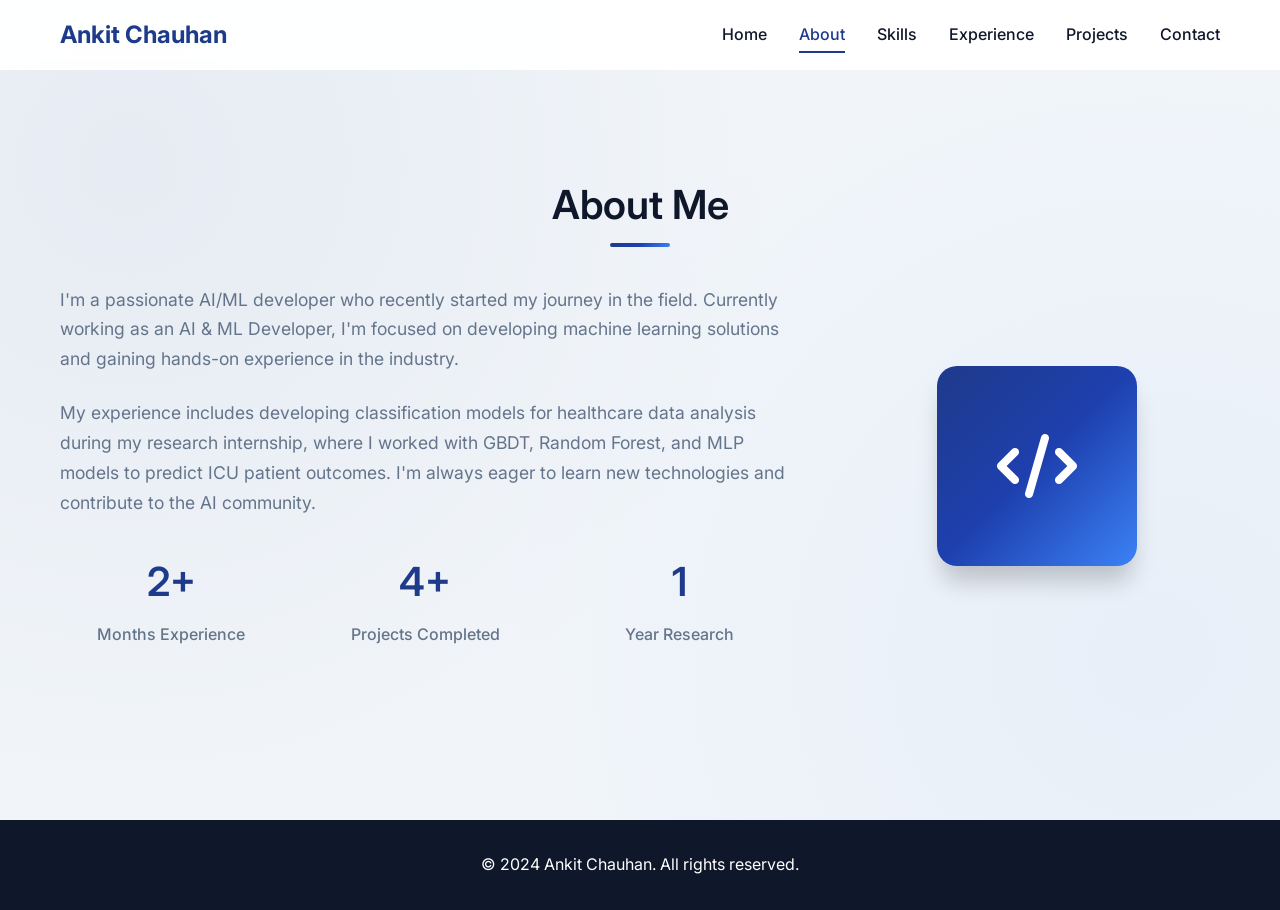
==== about.html @ e739cc8c "Portfolio Initial" ====
<!DOCTYPE html>
<html lang="en">
<head>
    <meta charset="UTF-8">
    <meta name="viewport" content="width=device-width, initial-scale=1.0">
    <title>About - Ankit Chauhan</title>
    <link rel="stylesheet" href="static/css/style.css">
    <link href="https://cdnjs.cloudflare.com/ajax/libs/font-awesome/6.0.0/css/all.min.css" rel="stylesheet">
    <link href="https://fonts.googleapis.com/css2?family=Inter:wght@300;400;500;600;700&display=swap" rel="stylesheet">
</head>
<body class="about-page">
    <!-- Navigation -->
    <nav class="navbar">
        <div class="nav-container">
            <div class="nav-logo">
                <a href="index.html">Ankit Chauhan</a>
            </div>
            <div class="nav-menu" id="nav-menu">
                <a href="index.html" class="nav-link">Home</a>
                <a href="about.html" class="nav-link active">About</a>
                <a href="skills.html" class="nav-link">Skills</a>
                <a href="experience.html" class="nav-link">Experience</a>
                <a href="projects.html" class="nav-link">Projects</a>
                <a href="contact.html" class="nav-link">Contact</a>
            </div>
            <div class="nav-toggle" id="nav-toggle">
                <span class="bar"></span>
                <span class="bar"></span>
                <span class="bar"></span>
            </div>
        </div>
    </nav>

    <!-- About Section -->
    <section id="about" class="about">
        <div class="container">
            <h2 class="section-title">About Me</h2>
            <div class="about-content">
                <div class="about-text">
                    <p class="about-description">
                        I'm a passionate AI/ML developer who recently started my journey in the field. 
                        Currently working as an AI & ML Developer, I'm focused on developing machine learning 
                        solutions and gaining hands-on experience in the industry.
                    </p>
                    <p class="about-description">
                        My experience includes developing classification models for healthcare data analysis 
                        during my research internship, where I worked with GBDT, Random Forest, and MLP models 
                        to predict ICU patient outcomes. I'm always eager to learn new technologies and 
                        contribute to the AI community.
                    </p>
                    <div class="about-stats">
                        <div class="stat">
                            <h3>2+</h3>
                            <p>Months Experience</p>
                        </div>
                        <div class="stat">
                            <h3>4+</h3>
                            <p>Projects Completed</p>
                        </div>
                        <div class="stat">
                            <h3>1</h3>
                            <p>Year Research</p>
                        </div>
                    </div>
                </div>
                <div class="about-image">
                    <div class="about-avatar">
                        <i class="fas fa-code"></i>
                    </div>
                </div>
            </div>
        </div>
    </section>


    <!-- Footer -->
    <footer class="footer">
        <div class="container">
            <p>&copy; 2024 Ankit Chauhan. All rights reserved.</p>
        </div>
    </footer>

    <script src="static/js/script.js"></script>
</body>
</html>
---- static/css/style.css ----
/* Reset and Base Styles */
* {
    margin: 0;
    padding: 0;
    box-sizing: border-box;
}

/* Keyframe Animations */
@keyframes fadeInUp {
    from {
        opacity: 0;
        transform: translateY(30px);
    }
    to {
        opacity: 1;
        transform: translateY(0);
    }
}

@keyframes fadeInLeft {
    from {
        opacity: 0;
        transform: translateX(-30px);
    }
    to {
        opacity: 1;
        transform: translateX(0);
    }
}

@keyframes fadeInRight {
    from {
        opacity: 0;
        transform: translateX(30px);
    }
    to {
        opacity: 1;
        transform: translateX(0);
    }
}

@keyframes pulse {
    0%, 100% {
        transform: scale(1);
    }
    50% {
        transform: scale(1.05);
    }
}

@keyframes float {
    0%, 100% {
        transform: translateY(0px);
    }
    50% {
        transform: translateY(-10px);
    }
}

@keyframes glow {
    0%, 100% {
        box-shadow: 0 0 5px rgba(59, 130, 246, 0.5);
    }
    50% {
        box-shadow: 0 0 20px rgba(59, 130, 246, 0.8);
    }
}

@keyframes slideInFromTop {
    from {
        opacity: 0;
        transform: translateY(-50px);
    }
    to {
        opacity: 1;
        transform: translateY(0);
    }
}

@keyframes typewriter {
    from {
        width: 0;
    }
    to {
        width: 100%;
    }
}

@keyframes blink {
    0%, 50% {
        border-color: transparent;
    }
    51%, 100% {
        border-color: var(--primary-blue);
    }
}

body {
    font-family: 'Inter', sans-serif;
    line-height: 1.6;
    color: #333;
    background-color: #ffffff;
}

/* Layout: ensure footer sticks to bottom on short pages */
html, body {
    height: 100%;
}

body {
    min-height: 100vh;
    display: flex;
    flex-direction: column;
}

/* Make page sections grow to fill available space */
body > section {
    flex: 1 0 auto;
}

.container {
    max-width: 1200px;
    margin: 0 auto;
    padding: 0 20px;
}

/* Color Variables */
:root {
    --primary-blue: #1e3a8a;
    --secondary-blue: #1e40af;
    --light-blue: #3b82f6;
    --dark-blue: #1e293b;
    --accent-blue: #60a5fa;
    --navy-blue: #0f172a;
    --deep-blue: #1e293b;
    --white: #ffffff;
    --light-gray: #f1f5f9;
    --gray: #64748b;
    --dark-gray: #334155;
    --text-dark: #0f172a;
    --text-light: #64748b;
    --gradient-primary: linear-gradient(135deg, #1e3a8a 0%, #1e40af 50%, #3b82f6 100%);
    --gradient-secondary: linear-gradient(135deg, #0f172a 0%, #1e293b 100%);
    --gradient-accent: linear-gradient(135deg, #3b82f6 0%, #60a5fa 100%);
    --shadow: 0 4px 6px -1px rgba(0, 0, 0, 0.15);
    --shadow-lg: 0 20px 25px -5px rgba(0, 0, 0, 0.2);
    --shadow-xl: 0 25px 50px -12px rgba(0, 0, 0, 0.25);
}

/* Typography */
h1, h2, h3, h4, h5, h6 {
    font-weight: 600;
    color: var(--text-dark);
}

.section-title {
    font-size: 2.5rem;
    text-align: center;
    margin-bottom: 3rem;
    position: relative;
}

.section-title::after {
    content: '';
    position: absolute;
    bottom: -10px;
    left: 50%;
    transform: translateX(-50%);
    width: 60px;
    height: 4px;
    background: var(--gradient-primary);
    border-radius: 2px;
}

/* Navigation */
.navbar {
    position: fixed;
    top: 0;
    width: 100%;
    background: rgba(255, 255, 255, 0.95);
    backdrop-filter: blur(10px);
    z-index: 1000;
    padding: 1rem 0;
    transition: all 0.3s ease;
}

.nav-container {
    max-width: 1200px;
    margin: 0 auto;
    padding: 0 20px;
    display: flex;
    justify-content: space-between;
    align-items: center;
}

.nav-logo a {
    font-size: 1.5rem;
    font-weight: 700;
    color: var(--primary-blue);
    text-decoration: none;
}

.nav-menu {
    display: flex;
    gap: 2rem;
}

.nav-link {
    color: var(--text-dark);
    text-decoration: none;
    font-weight: 500;
    transition: color 0.3s ease;
    position: relative;
}

.nav-link:hover {
    color: var(--primary-blue);
}

.nav-link::after {
    content: '';
    position: absolute;
    bottom: -5px;
    left: 0;
    width: 0;
    height: 2px;
    background: var(--primary-blue);
    transition: width 0.3s ease;
}

.nav-link:hover::after,
.nav-link.active::after {
    width: 100%;
}

.nav-link.active {
    color: var(--primary-blue);
}

.nav-toggle {
    display: none;
    flex-direction: column;
    cursor: pointer;
}

.bar {
    width: 25px;
    height: 3px;
    background: var(--text-dark);
    margin: 3px 0;
    transition: 0.3s;
}

/* Hero Section */
.hero {
    min-height: 100vh;
    display: flex;
    align-items: center;
    background: linear-gradient(135deg, #0f172a 0%, #1e293b 50%, #334155 100%);
    padding-top: 80px;
    position: relative;
    overflow: hidden;
}

.hero::before {
    content: '';
    position: absolute;
    top: 0;
    left: 0;
    right: 0;
    bottom: 0;
    background: 
        radial-gradient(circle at 20% 80%, rgba(59, 130, 246, 0.1) 0%, transparent 50%),
        radial-gradient(circle at 80% 20%, rgba(30, 58, 138, 0.1) 0%, transparent 50%),
        radial-gradient(circle at 40% 40%, rgba(96, 165, 250, 0.05) 0%, transparent 50%);
    animation: float 6s ease-in-out infinite;
}

.hero::after {
    content: '';
    position: absolute;
    top: 0;
    left: 0;
    right: 0;
    bottom: 0;
    background: url('data:image/svg+xml,<svg xmlns="http://www.w3.org/2000/svg" viewBox="0 0 100 100"><defs><pattern id="grid" width="10" height="10" patternUnits="userSpaceOnUse"><path d="M 10 0 L 0 0 0 10" fill="none" stroke="rgba(59,130,246,0.1)" stroke-width="0.5"/></pattern></defs><rect width="100" height="100" fill="url(%23grid)"/></svg>');
    opacity: 0.3;
    animation: float 8s ease-in-out infinite reverse;
}

.hero-container {
    max-width: 1200px;
    margin: 0 auto;
    padding: 0 20px;
    display: grid;
    grid-template-columns: 1fr 1fr;
    gap: 4rem;
    align-items: center;
    position: relative;
    z-index: 2;
}

.hero-title {
    font-size: 3.5rem;
    font-weight: 700;
    margin-bottom: 1rem;
    line-height: 1.2;
    color: var(--white);
    animation: fadeInLeft 1s ease-out;
}

.highlight {
    background: var(--gradient-accent);
    -webkit-background-clip: text;
    -webkit-text-fill-color: transparent;
    background-clip: text;
    position: relative;
    animation: glow 2s ease-in-out infinite alternate;
}

.hero-subtitle {
    font-size: 1.5rem;
    color: var(--accent-blue);
    margin-bottom: 1.5rem;
    font-weight: 500;
    animation: fadeInLeft 1s ease-out 0.2s both;
}

.hero-description {
    font-size: 1.1rem;
    color: var(--text-light);
    margin-bottom: 2rem;
    line-height: 1.7;
    animation: fadeInLeft 1s ease-out 0.4s both;
}

.hero-buttons {
    display: flex;
    gap: 1rem;
    margin-bottom: 2rem;
    animation: fadeInLeft 1s ease-out 0.6s both;
}

.btn {
    padding: 12px 24px;
    border-radius: 8px;
    text-decoration: none;
    font-weight: 600;
    transition: all 0.3s ease;
    border: none;
    cursor: pointer;
    display: inline-block;
    position: relative;
    overflow: hidden;
}

.btn::before {
    content: '';
    position: absolute;
    top: 0;
    left: -100%;
    width: 100%;
    height: 100%;
    background: linear-gradient(90deg, transparent, rgba(255,255,255,0.2), transparent);
    transition: left 0.5s;
}

.btn:hover::before {
    left: 100%;
}

.btn-primary {
    background: var(--gradient-primary);
    color: white;
    box-shadow: 0 4px 15px rgba(30, 58, 138, 0.3);
}

.btn-primary:hover {
    transform: translateY(-3px);
    box-shadow: 0 8px 25px rgba(30, 58, 138, 0.4);
    animation: pulse 0.6s ease-in-out;
}

.btn-secondary {
    background: transparent;
    color: var(--accent-blue);
    border: 2px solid var(--accent-blue);
    backdrop-filter: blur(10px);
}

.btn-secondary:hover {
    background: var(--gradient-accent);
    color: white;
    border-color: transparent;
    transform: translateY(-3px);
    box-shadow: 0 8px 25px rgba(59, 130, 246, 0.3);
}

.hero-contact {
    margin: 2rem 0;
    animation: fadeInLeft 1s ease-out 0.8s both;
}

.hero-contact .contact-item {
    display: flex;
    align-items: center;
    gap: 0.75rem;
    margin-bottom: 0.75rem;
    color: var(--text-light);
    font-size: 0.95rem;
    transition: all 0.3s ease;
}

.hero-contact .contact-item:hover {
    color: var(--accent-blue);
    transform: translateX(5px);
}

.hero-contact .contact-item i {
    color: var(--accent-blue);
    width: 20px;
    text-align: center;
    transition: all 0.3s ease;
}

.hero-contact .contact-item:hover i {
    color: var(--light-blue);
    animation: pulse 0.6s ease-in-out;
}

.hero-social {
    display: flex;
    gap: 1rem;
    animation: fadeInLeft 1s ease-out 1s both;
}

.social-link {
    display: flex;
    align-items: center;
    justify-content: center;
    width: 50px;
    height: 50px;
    background: rgba(59, 130, 246, 0.1);
    color: var(--accent-blue);
    border-radius: 50%;
    text-decoration: none;
    transition: all 0.3s ease;
    backdrop-filter: blur(10px);
    border: 1px solid rgba(59, 130, 246, 0.2);
}

.social-link:hover {
    background: var(--gradient-accent);
    color: white;
    transform: translateY(-3px) scale(1.1);
    box-shadow: 0 8px 25px rgba(59, 130, 246, 0.3);
    animation: glow 1s ease-in-out infinite alternate;
}

.hero-image {
    display: flex;
    justify-content: center;
    align-items: center;
    animation: fadeInRight 1s ease-out 0.5s both;
}

.hero-avatar {
    width: 300px;
    height: 300px;
    background: var(--gradient-primary);
    border-radius: 50%;
    display: flex;
    align-items: center;
    justify-content: center;
    font-size: 8rem;
    color: white;
    box-shadow: var(--shadow-xl);
    position: relative;
    animation: float 3s ease-in-out infinite;
}

.hero-avatar::before {
    content: '';
    position: absolute;
    top: -10px;
    left: -10px;
    right: -10px;
    bottom: -10px;
    background: var(--gradient-accent);
    border-radius: 50%;
    z-index: -1;
    opacity: 0.3;
    animation: pulse 2s ease-in-out infinite;
}

.hero-avatar::after {
    content: '';
    position: absolute;
    top: -20px;
    left: -20px;
    right: -20px;
    bottom: -20px;
    background: var(--gradient-accent);
    border-radius: 50%;
    z-index: -2;
    opacity: 0.1;
    animation: pulse 3s ease-in-out infinite;
}

/* About Section */
.about {
    padding: 6rem 0;
    background: var(--light-gray);
    position: relative;
}

/* Full height for about page */
.about-page .about {
    min-height: calc(100vh - 80px); /* Subtract navbar height */
    display: flex;
    align-items: center;
}

.about::before {
    content: '';
    position: absolute;
    top: 0;
    left: 0;
    right: 0;
    bottom: 0;
    background: 
        radial-gradient(circle at 10% 20%, rgba(30, 58, 138, 0.05) 0%, transparent 50%),
        radial-gradient(circle at 90% 80%, rgba(59, 130, 246, 0.05) 0%, transparent 50%);
    z-index: 1;
}

.about .container {
    position: relative;
    z-index: 2;
}

.about-content {
    display: grid;
    grid-template-columns: 2fr 1fr;
    gap: 4rem;
    align-items: center;
}

.about-description {
    font-size: 1.1rem;
    color: var(--gray);
    margin-bottom: 1.5rem;
    line-height: 1.7;
}

.about-stats {
    display: grid;
    grid-template-columns: repeat(3, 1fr);
    gap: 2rem;
    margin-top: 2rem;
}

.stat {
    text-align: center;
}

.stat h3 {
    font-size: 2.5rem;
    color: var(--primary-blue);
    margin-bottom: 0.5rem;
}

.stat p {
    color: var(--gray);
    font-weight: 500;
}

.about-avatar {
    width: 200px;
    height: 200px;
    background: var(--gradient-primary);
    border-radius: 20px;
    display: flex;
    align-items: center;
    justify-content: center;
    font-size: 4rem;
    color: white;
    box-shadow: var(--shadow-lg);
    margin: 0 auto;
}

/* Skills Section */
.skills {
    padding: 6rem 0;
    background: var(--light-gray);
}

.skills-section {
    margin-bottom: 3rem;
}

.skills-section:last-child {
    margin-bottom: 0;
}

.skills-section-title {
    font-size: 1.8rem;
    color: var(--text-dark);
    margin-bottom: 2rem;
    text-align: center;
    position: relative;
}

.skills-section-title::after {
    content: '';
    position: absolute;
    bottom: -8px;
    left: 50%;
    transform: translateX(-50%);
    width: 40px;
    height: 3px;
    background: var(--gradient-primary);
    border-radius: 2px;
}

.skills-grid {
    display: grid;
    grid-template-columns: repeat(auto-fit, minmax(300px, 1fr));
    gap: 2rem;
}

.skill-category {
    background: var(--white);
    padding: 2rem;
    border-radius: 12px;
    box-shadow: var(--shadow);
    transition: transform 0.3s ease;
}

.skill-category:hover {
    transform: translateY(-5px);
}

.skill-category h3,
.skill-category h4 {
    color: var(--text-dark);
    margin-bottom: 1.5rem;
    font-size: 1.3rem;
}

.skill-category h4 {
    font-size: 1.1rem;
    color: var(--primary-blue);
    font-weight: 600;
}

.skill-tags {
    display: flex;
    flex-wrap: wrap;
    gap: 0.5rem;
}

.skill-tag {
    background: var(--gradient-accent);
    color: white;
    padding: 0.5rem 1rem;
    border-radius: 20px;
    font-size: 0.9rem;
    font-weight: 500;
    transition: all 0.3s ease;
    position: relative;
    overflow: hidden;
    box-shadow: 0 2px 8px rgba(59, 130, 246, 0.2);
}

.skill-tag::before {
    content: '';
    position: absolute;
    top: 0;
    left: -100%;
    width: 100%;
    height: 100%;
    background: linear-gradient(90deg, transparent, rgba(255,255,255,0.2), transparent);
    transition: left 0.5s;
}

.skill-tag:hover::before {
    left: 100%;
}

.skill-tag:hover {
    background: var(--gradient-primary);
    transform: translateY(-2px) scale(1.05);
    box-shadow: 0 4px 15px rgba(30, 58, 138, 0.3);
    animation: glow 0.6s ease-in-out;
}

/* Experience Section */
.experience {
    padding: 6rem 0;
    background: var(--white);
}

.timeline {
    position: relative;
    max-width: 800px;
    margin: 0 auto;
}

.timeline::before {
    content: '';
    position: absolute;
    left: 50%;
    top: 0;
    bottom: 0;
    width: 2px;
    background: var(--light-blue);
    transform: translateX(-50%);
}

.timeline-item {
    position: relative;
    margin-bottom: 3rem;
    width: 50%;
}

.timeline-item:nth-child(odd) {
    left: 0;
    padding-right: 2rem;
}

.timeline-item:nth-child(even) {
    left: 50%;
    padding-left: 2rem;
}

.timeline-content {
    background: var(--white);
    padding: 2rem;
    border-radius: 12px;
    box-shadow: var(--shadow);
    position: relative;
}

.timeline-content::before {
    content: '';
    position: absolute;
    top: 20px;
    width: 0;
    height: 0;
    border: 10px solid transparent;
}

.timeline-item:nth-child(odd) .timeline-content::before {
    right: -20px;
    border-left-color: var(--white);
}

.timeline-item:nth-child(even) .timeline-content::before {
    left: -20px;
    border-right-color: var(--white);
}

.timeline-content h3 {
    color: var(--primary-blue);
    margin-bottom: 0.5rem;
}

.timeline-content h4 {
    color: var(--text-dark);
    margin-bottom: 0.5rem;
}

.timeline-date {
    color: var(--gray);
    font-size: 0.9rem;
    margin-bottom: 1rem;
    display: block;
}

.timeline-content p {
    color: var(--gray);
    margin-bottom: 1rem;
}

.experience-list {
    color: var(--gray);
    margin-bottom: 1rem;
    padding-left: 1.5rem;
}

.experience-list li {
    margin-bottom: 0.5rem;
    line-height: 1.6;
}

.timeline-tech {
    display: flex;
    flex-wrap: wrap;
    gap: 0.5rem;
}

.tech-tag {
    background: var(--gradient-accent);
    color: white;
    padding: 0.3rem 0.8rem;
    border-radius: 15px;
    font-size: 0.8rem;
    font-weight: 500;
    box-shadow: 0 2px 8px rgba(59, 130, 246, 0.2);
    transition: all 0.3s ease;
}

.tech-tag:hover {
    background: var(--gradient-primary);
    transform: translateY(-2px);
    box-shadow: 0 4px 15px rgba(30, 58, 138, 0.3);
}

/* Projects Section */
.projects {
    padding: 6rem 0;
    background: var(--light-gray);
}

.projects-grid {
    display: grid;
    grid-template-columns: repeat(auto-fit, minmax(350px, 1fr));
    gap: 2rem;
}

.project-card {
    background: var(--white);
    border-radius: 12px;
    overflow: hidden;
    box-shadow: var(--shadow);
    transition: all 0.3s ease;
    position: relative;
    border: 1px solid rgba(59, 130, 246, 0.1);
}

.project-card::before {
    content: '';
    position: absolute;
    top: 0;
    left: 0;
    right: 0;
    bottom: 0;
    background: var(--gradient-accent);
    opacity: 0;
    transition: opacity 0.3s ease;
    z-index: 1;
    pointer-events: none; /* ensure overlay doesn't block clicks */
}

.project-card:hover::before {
    opacity: 0.05;
}

.project-card:hover {
    transform: translateY(-2px) scale(1.05);
    box-shadow: 0 4px 15px rgba(30, 58, 138, 0.3);
    border-color: rgba(59, 130, 246, 0.3);
    animation: glow 0.6s ease-in-out;
}

/* ensure project content/links are above the decorative overlay */
.project-content, .project-links {
    position: relative;
    z-index: 2;
}

.project-image {
    height: 200px;
    background: var(--gradient-primary);
    display: flex;
    align-items: center;
    justify-content: center;
    font-size: 3rem;
    color: white;
}

.project-content {
    padding: 2rem;
}

.project-content h3 {
    color: var(--text-dark);
    margin-bottom: 1rem;
}

.project-content p {
    color: var(--gray);
    margin-bottom: 1.5rem;
    line-height: 1.6;
}

.project-tech {
    display: flex;
    flex-wrap: wrap;
    gap: 0.5rem;
    margin-bottom: 1.5rem;
}

.project-links {
    display: flex;
    gap: 1rem;
}

.project-link {
    color: var(--primary-blue);
    text-decoration: none;
    font-weight: 500;
    transition: color 0.3s ease;
}

.project-link:hover {
    color: var(--dark-blue);
}

/* Contact Section */
.contact {
    padding: 6rem 0;
    background: var(--gradient-secondary);
    position: relative;
    overflow: hidden;
}

/* Full height for contact page */
body:has(.contact) .contact {
    min-height: calc(100vh - 80px); /* Subtract navbar height */
    display: flex;
    align-items: center;
}

.contact::before {
    content: '';
    position: absolute;
    top: 0;
    left: 0;
    right: 0;
    bottom: 0;
    background: 
        radial-gradient(circle at 20% 20%, rgba(59, 130, 246, 0.1) 0%, transparent 50%),
        radial-gradient(circle at 80% 80%, rgba(30, 58, 138, 0.1) 0%, transparent 50%);
    z-index: 1;
}

.contact .container {
    position: relative;
    z-index: 2;
}

.contact .section-title {
    color: var(--white);
}

.contact-content {
    display: grid;
    grid-template-columns: 1fr 1fr;
    gap: 4rem;
}

.contact-info h3 {
    color: var(--white);
    margin-bottom: 1rem;
    font-size: 1.5rem;
    animation: fadeInLeft 1s ease-out;
}

.contact-info p {
    color: rgba(255, 255, 255, 0.9);
    margin-bottom: 2rem;
    line-height: 1.6;
    animation: fadeInLeft 1s ease-out 0.2s both;
}

.contact-details {
    margin-bottom: 2rem;
}

.contact-item {
    display: flex;
    align-items: center;
    gap: 1rem;
    margin-bottom: 1rem;
    color: rgba(255, 255, 255, 0.9);
    transition: all 0.3s ease;
    animation: fadeInLeft 1s ease-out 0.4s both;
}

.contact-item:hover {
    color: var(--accent-blue);
    transform: translateX(5px);
}

.contact-item i {
    color: var(--accent-blue);
    width: 20px;
    transition: all 0.3s ease;
}

.contact-item:hover i {
    color: var(--light-blue);
    animation: pulse 0.6s ease-in-out;
}

.contact-social {
    display: flex;
    gap: 1rem;
}

.contact-form {
    background: var(--light-gray);
    padding: 2rem;
    border-radius: 12px;
}

.form-group {
    margin-bottom: 1.5rem;
}

.form-group input,
.form-group textarea {
    width: 100%;
    padding: 1rem;
    border: 2px solid #e2e8f0;
    border-radius: 8px;
    font-size: 1rem;
    transition: border-color 0.3s ease;
    font-family: inherit;
}

.form-group input:focus,
.form-group textarea:focus {
    outline: none;
    border-color: var(--primary-blue);
}

.form-group textarea {
    resize: vertical;
    min-height: 120px;
}

/* Footer */
.footer {
    background: var(--text-dark);
    color: var(--white);
    text-align: center;
    padding: 2rem 0;
}

/* Responsive Design */
@media (max-width: 768px) {
    .nav-menu {
        position: fixed;
        left: -100%;
        top: 70px;
        flex-direction: column;
        background-color: var(--white);
        width: 100%;
        text-align: center;
        transition: 0.3s;
        box-shadow: var(--shadow);
        padding: 2rem 0;
    }

    .nav-menu.active {
        left: 0;
    }

    .nav-toggle {
        display: flex;
    }

    .hero-container {
        grid-template-columns: 1fr;
        text-align: center;
    }

    .hero-title {
        font-size: 2.5rem;
    }

    .about-content {
        grid-template-columns: 1fr;
        text-align: center;
    }

    .about-stats {
        grid-template-columns: 1fr;
        gap: 1rem;
    }

    .timeline::before {
        left: 20px;
    }

    .timeline-item {
        width: 100%;
        left: 0 !important;
        padding-left: 3rem;
        padding-right: 0;
    }

    .timeline-content::before {
        left: -20px !important;
        border-right-color: var(--white) !important;
        border-left-color: transparent !important;
    }

    .contact-content {
        grid-template-columns: 1fr;
    }

    .hero-buttons {
        flex-direction: column;
        align-items: center;
    }

    .btn {
        width: 200px;
        text-align: center;
    }
}

@media (max-width: 480px) {
    .container {
        padding: 0 15px;
    }

    .hero-title {
        font-size: 2rem;
    }

    .section-title {
        font-size: 2rem;
    }

    .projects-grid {
        grid-template-columns: 1fr;
    }

    .skills-grid {
        grid-template-columns: 1fr;
    }
}

/* Animations */
@keyframes fadeInUp {
    from {
        opacity: 0;
        transform: translateY(30px);
    }
    to {
        opacity: 1;
        transform: translateY(0);
    }
}

.fade-in-up {
    animation: fadeInUp 0.6s ease-out;
}

/* Smooth scrolling */
html {
    scroll-behavior: smooth;
}
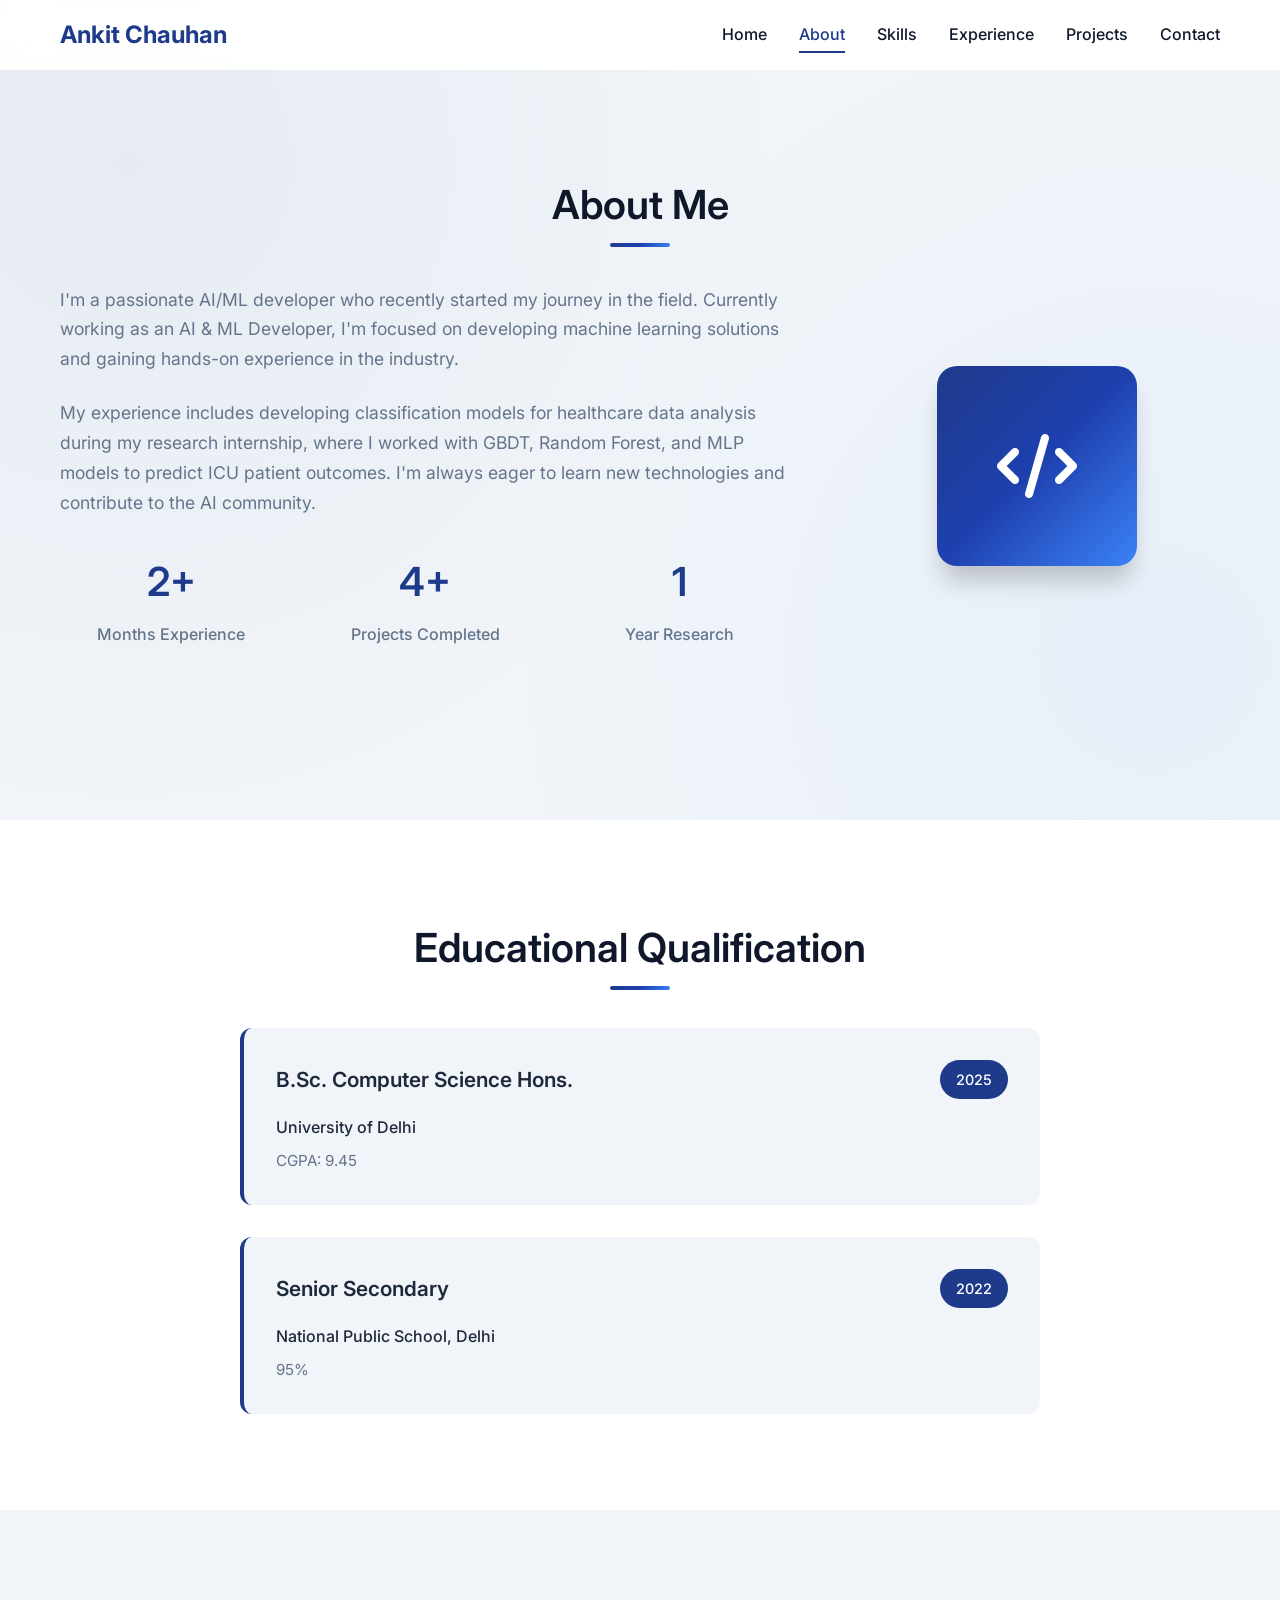
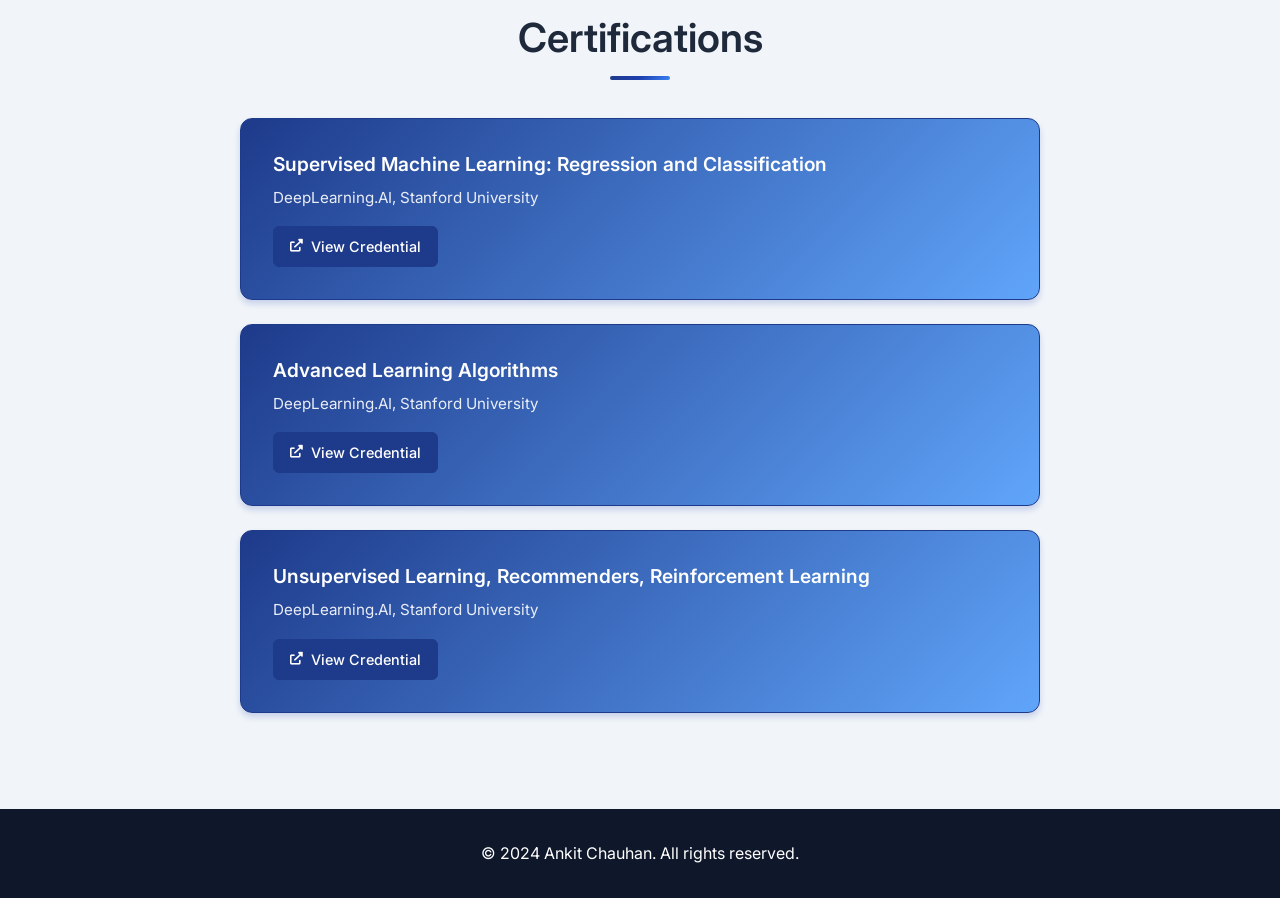
==== commit 0ab19cf1: "Updated" ====
--- a/about.html
+++ b/about.html
@@ -3,7 +3,8 @@
 <head>
     <meta charset="UTF-8">
     <meta name="viewport" content="width=device-width, initial-scale=1.0">
-    <title>About - Ankit Chauhan</title>
+    <title>About</title>
+    <link rel="icon" type="image/png" href="pf_fav.png">
     <link rel="stylesheet" href="static/css/style.css">
     <link href="https://cdnjs.cloudflare.com/ajax/libs/font-awesome/6.0.0/css/all.min.css" rel="stylesheet">
     <link href="https://fonts.googleapis.com/css2?family=Inter:wght@300;400;500;600;700&display=swap" rel="stylesheet">
@@ -72,6 +73,76 @@
         </div>
     </section>
 
+    <!-- Education Section -->
+    <section id="education" class="education">
+        <div class="container">
+            <h2 class="section-title">Educational Qualification</h2>
+            <div class="education-content">
+                <div class="education-item">
+                    <div class="education-header">
+                        <h3>B.Sc. Computer Science Hons.</h3>
+                        <span class="education-year">2025</span>
+                    </div>
+                    <div class="education-details">
+                        <p class="education-institution">University of Delhi</p>
+                        <p class="education-grade">CGPA: 9.45</p>
+                    </div>
+                </div>
+                <div class="education-item">
+                    <div class="education-header">
+                        <h3>Senior Secondary</h3>
+                        <span class="education-year">2022</span>
+                    </div>
+                    <div class="education-details">
+                        <p class="education-institution">National Public School, Delhi</p>
+                        <p class="education-grade">95%</p>
+                    </div>
+                </div>
+            </div>
+        </div>
+    </section>
+
+    <!-- Certifications Section -->
+    <section id="certifications" class="certifications">
+        <div class="container">
+            <h2 class="section-title">Certifications</h2>
+            <div class="certifications-content">
+                <div class="certification-item">
+                    <div class="certification-header">
+                        <h3>Supervised Machine Learning: Regression and Classification</h3>
+                    </div>
+                    <div class="certification-details">
+                        <p class="certification-provider">DeepLearning.AI, Stanford University</p>
+                        <a href="https://coursera.org/verify/M52BR423XQ4U" target="_blank" rel="noopener noreferrer" class="certification-link">
+                            <i class="fas fa-external-link-alt"></i> View Credential
+                        </a>
+                    </div>
+                </div>
+                <div class="certification-item">
+                    <div class="certification-header">
+                        <h3>Advanced Learning Algorithms</h3>
+                    </div>
+                    <div class="certification-details">
+                        <p class="certification-provider">DeepLearning.AI, Stanford University</p>
+                        <a href="https://coursera.org/verify/V8WSQJTCNFIS" target="_blank" rel="noopener noreferrer" class="certification-link">
+                            <i class="fas fa-external-link-alt"></i> View Credential
+                        </a>
+                    </div>
+                </div>
+                <div class="certification-item">
+                    <div class="certification-header">
+                        <h3>Unsupervised Learning, Recommenders, Reinforcement Learning</h3>
+                    </div>
+                    <div class="certification-details">
+                        <p class="certification-provider">DeepLearning.AI, Stanford University</p>
+                        <a href="https://coursera.org/verify/YN5ZKP5XSRRY" target="_blank" rel="noopener noreferrer" class="certification-link">
+                            <i class="fas fa-external-link-alt"></i> View Credential
+                        </a>
+                    </div>
+                </div>
+            </div>
+        </div>
+    </section>
 
     <!-- Footer -->
     <footer class="footer">
--- a/static/css/style.css
+++ b/static/css/style.css
@@ -698,7 +698,7 @@
 /* Experience Section */
 .experience {
     padding: 6rem 0;
-    background: var(--white);
+    background: var(--light-gray);
 }
 
 .timeline {
@@ -916,6 +916,151 @@
 
 .project-link:hover {
     color: var(--dark-blue);
+}
+
+/* Education Section */
+.education {
+    padding: 6rem 0;
+    background: var(--white);
+}
+
+.education-content {
+    display: grid;
+    gap: 2rem;
+    max-width: 800px;
+    margin: 0 auto;
+}
+
+.education-item {
+    background: var(--light-gray);
+    padding: 2rem;
+    border-radius: 12px;
+    border-left: 4px solid var(--primary-blue);
+    transition: all 0.3s ease;
+    animation: fadeInUp 1s ease-out;
+}
+
+.education-item:hover {
+    transform: translateY(-5px);
+    box-shadow: 0 10px 30px rgba(0, 0, 0, 0.1);
+}
+
+.education-header {
+    display: flex;
+    justify-content: space-between;
+    align-items: center;
+    margin-bottom: 1rem;
+}
+
+.education-header h3 {
+    color: var(--dark-blue);
+    font-size: 1.3rem;
+    font-weight: 600;
+    margin: 0;
+}
+
+.education-year {
+    background: var(--primary-blue);
+    color: var(--white);
+    padding: 0.5rem 1rem;
+    border-radius: 20px;
+    font-size: 0.9rem;
+    font-weight: 500;
+}
+
+.education-details {
+    color: var(--text-dark);
+}
+
+.education-institution {
+    font-weight: 500;
+    margin-bottom: 0.5rem;
+    color: var(--dark-blue);
+}
+
+.education-grade {
+    color: var(--text-light);
+    font-size: 0.95rem;
+}
+
+/* Certifications Section */
+.certifications {
+    padding: 6rem 0;
+    background: var(--light-gray);
+    position: relative;
+    overflow: hidden;
+}
+
+.certifications .container {
+    position: relative;
+    z-index: 2;
+}
+
+.certifications .section-title {
+    color: var(--dark-blue);
+}
+
+.certifications-content {
+    display: grid;
+    gap: 1.5rem;
+    max-width: 800px;
+    margin: 0 auto;
+}
+
+.certification-item {
+    background: linear-gradient(135deg, var(--primary-blue), var(--accent-blue));
+    padding: 2rem;
+    border-radius: 12px;
+    border: 1px solid var(--primary-blue);
+    transition: all 0.3s ease;
+    animation: fadeInUp 1s ease-out;
+    box-shadow: 0 4px 6px rgba(30, 64, 175, 0.2);
+}
+
+.certification-item:hover {
+    transform: translateY(-5px);
+    box-shadow: 0 10px 30px rgba(30, 64, 175, 0.3);
+}
+
+.certification-header h3 {
+    color: var(--white);
+    font-size: 1.2rem;
+    font-weight: 600;
+    margin-bottom: 0.5rem;
+    line-height: 1.4;
+}
+
+.certification-provider {
+    color: rgba(255, 255, 255, 0.9);
+    font-size: 0.95rem;
+    margin: 0 0 1rem 0;
+}
+
+.certification-link {
+    display: inline-flex;
+    align-items: center;
+    gap: 0.5rem;
+    color: var(--white);
+    text-decoration: none;
+    font-size: 0.9rem;
+    font-weight: 500;
+    padding: 0.5rem 1rem;
+    background: var(--primary-blue);
+    border: 1px solid var(--primary-blue);
+    border-radius: 6px;
+    transition: all 0.3s ease;
+}
+
+.certification-link:hover {
+    background: var(--accent-blue);
+    border-color: var(--accent-blue);
+    color: var(--white);
+    transform: translateY(-2px);
+    box-shadow: 0 4px 12px rgba(0, 0, 0, 0.2);
+}
+
+.certification-link i {
+    font-size: 0.8rem;
 }
 
 /* Contact Section */
